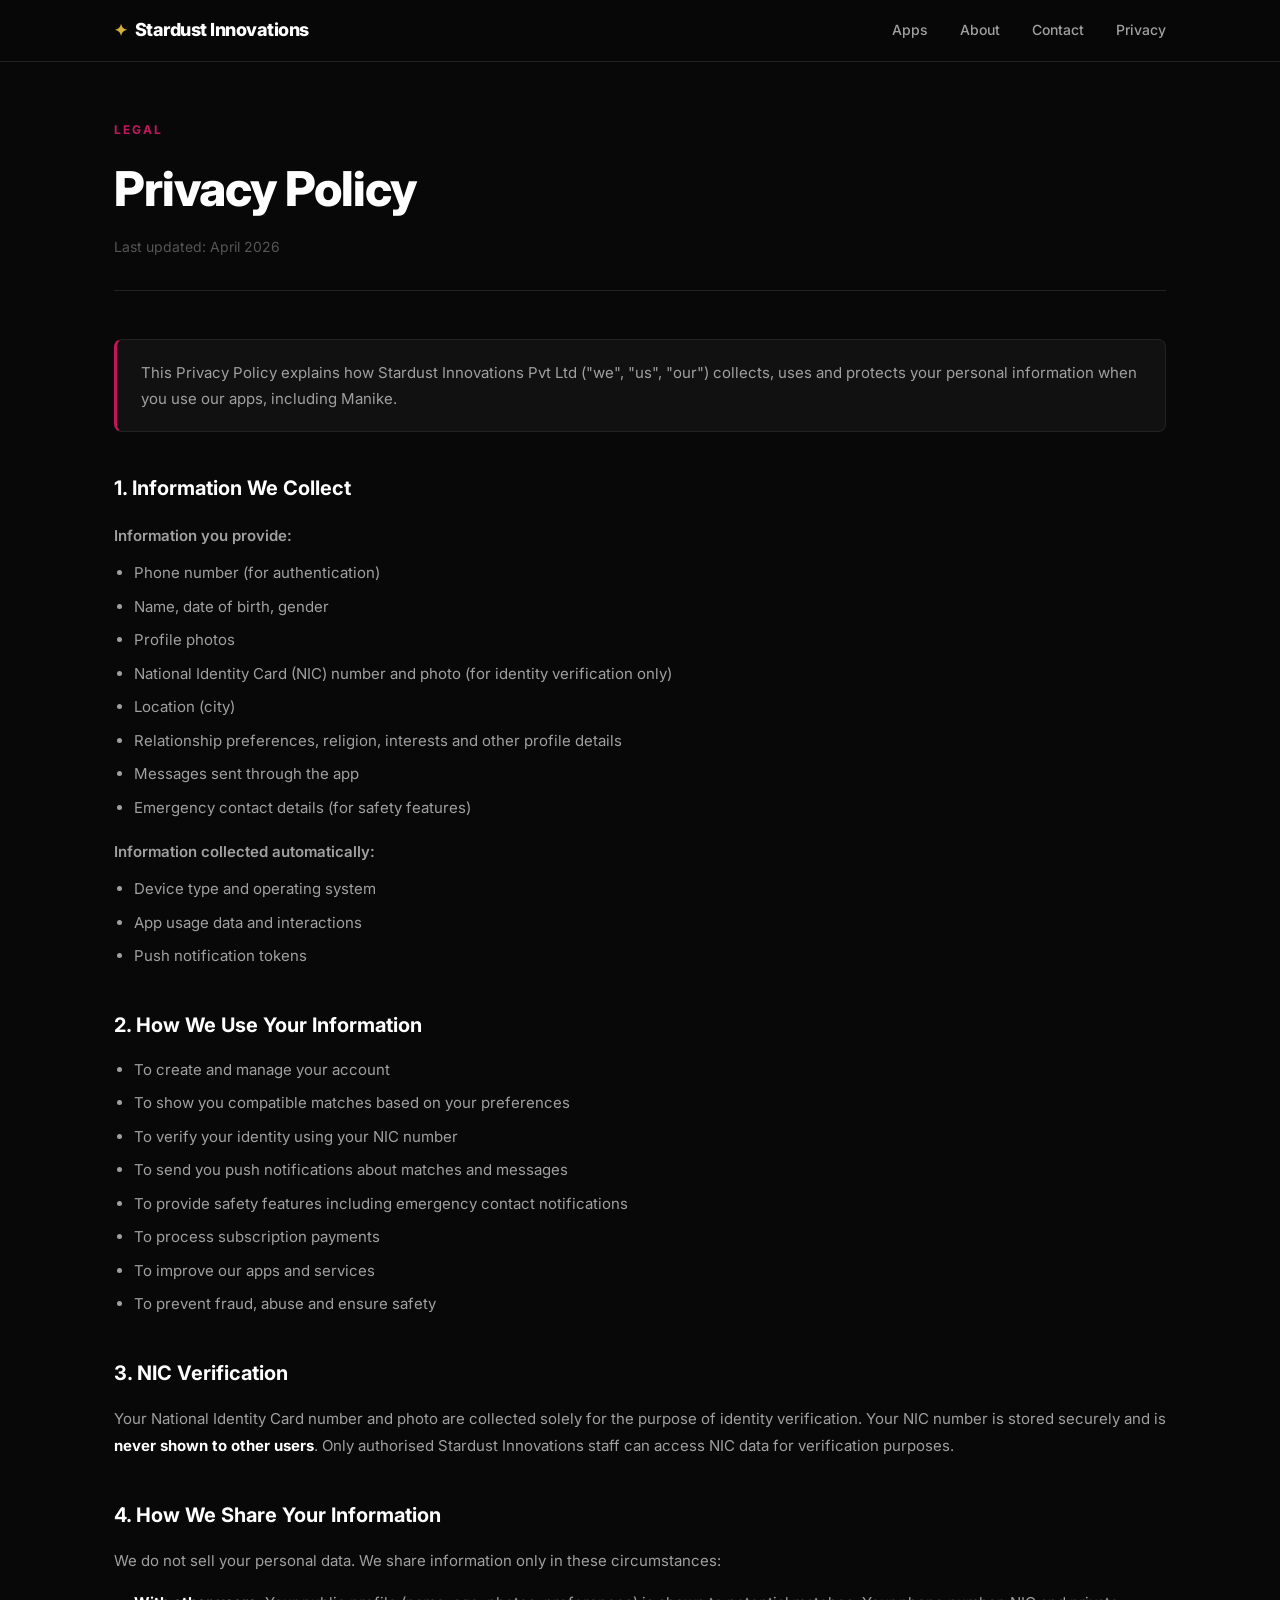
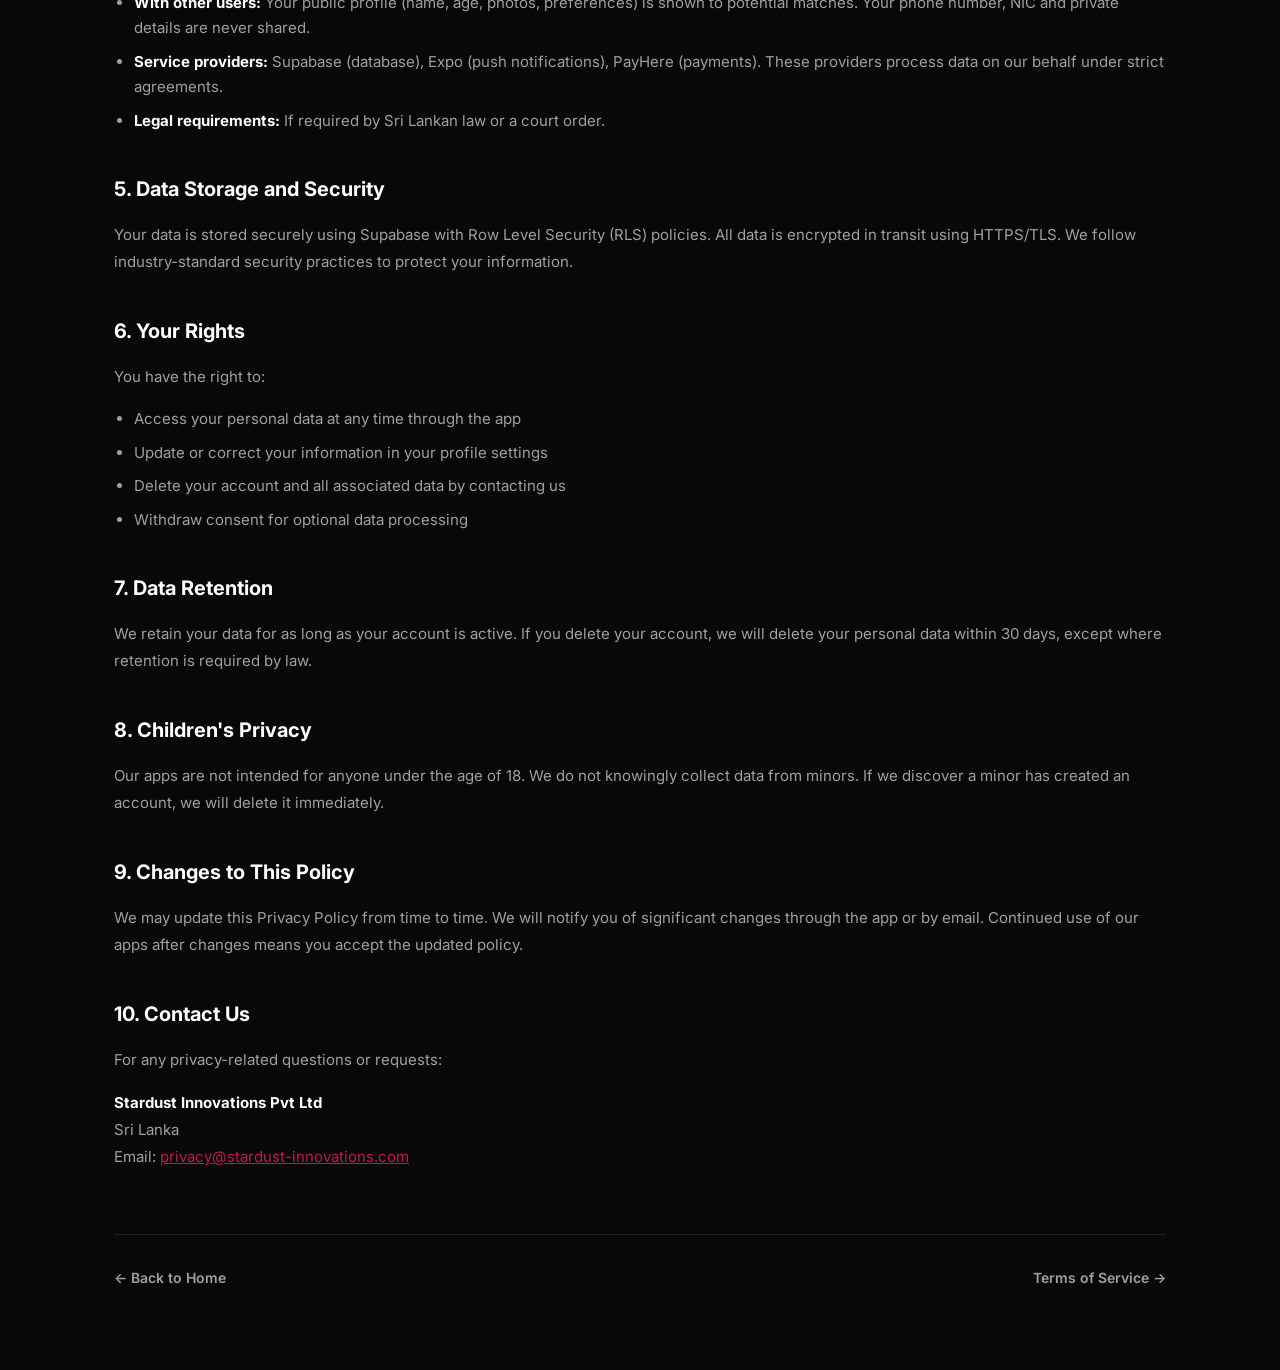
==== privacy.html @ b9cca87a "feat: launch Stardust Innovations website with Privacy Policy and Terms - index.html: company landin" ====
<!DOCTYPE html>
<html lang="en">
<head>
  <meta charset="UTF-8" />
  <meta name="viewport" content="width=device-width, initial-scale=1.0" />
  <title>Privacy Policy — Stardust Innovations</title>
  <link rel="preconnect" href="https://fonts.googleapis.com" />
  <link href="https://fonts.googleapis.com/css2?family=Inter:wght@300;400;500;600;700;800&display=swap" rel="stylesheet" />
  <link rel="stylesheet" href="styles.css" />
  <link rel="stylesheet" href="legal.css" />
</head>
<body>
  <nav class="nav">
    <div class="nav-inner">
      <a href="/" class="nav-logo"><span class="logo-star">✦</span> Stardust Innovations</a>
      <div class="nav-links">
        <a href="/#apps">Apps</a>
        <a href="/#about">About</a>
        <a href="/#contact">Contact</a>
        <a href="privacy.html">Privacy</a>
      </div>
      <button class="nav-menu-btn" onclick="toggleMenu()">☰</button>
    </div>
    <div class="nav-mobile" id="mobileMenu">
      <a href="/#apps">Apps</a>
      <a href="/#about">About</a>
      <a href="/#contact">Contact</a>
      <a href="privacy.html">Privacy</a>
    </div>
  </nav>

  <div class="legal-page">
    <div class="container">
      <div class="legal-header">
        <div class="section-label">Legal</div>
        <h1>Privacy Policy</h1>
        <p class="legal-date">Last updated: April 2026</p>
      </div>

      <div class="legal-content">

        <div class="legal-intro">
          This Privacy Policy explains how Stardust Innovations Pvt Ltd ("we", "us", "our") collects, uses and protects your personal information when you use our apps, including Manike.
        </div>

        <h2>1. Information We Collect</h2>
        <h3>Information you provide:</h3>
        <ul>
          <li>Phone number (for authentication)</li>
          <li>Name, date of birth, gender</li>
          <li>Profile photos</li>
          <li>National Identity Card (NIC) number and photo (for identity verification only)</li>
          <li>Location (city)</li>
          <li>Relationship preferences, religion, interests and other profile details</li>
          <li>Messages sent through the app</li>
          <li>Emergency contact details (for safety features)</li>
        </ul>

        <h3>Information collected automatically:</h3>
        <ul>
          <li>Device type and operating system</li>
          <li>App usage data and interactions</li>
          <li>Push notification tokens</li>
        </ul>

        <h2>2. How We Use Your Information</h2>
        <ul>
          <li>To create and manage your account</li>
          <li>To show you compatible matches based on your preferences</li>
          <li>To verify your identity using your NIC number</li>
          <li>To send you push notifications about matches and messages</li>
          <li>To provide safety features including emergency contact notifications</li>
          <li>To process subscription payments</li>
          <li>To improve our apps and services</li>
          <li>To prevent fraud, abuse and ensure safety</li>
        </ul>

        <h2>3. NIC Verification</h2>
        <p>
          Your National Identity Card number and photo are collected solely for the purpose of identity verification. Your NIC number is stored securely and is <strong>never shown to other users</strong>. Only authorised Stardust Innovations staff can access NIC data for verification purposes.
        </p>

        <h2>4. How We Share Your Information</h2>
        <p>We do not sell your personal data. We share information only in these circumstances:</p>
        <ul>
          <li><strong>With other users:</strong> Your public profile (name, age, photos, preferences) is shown to potential matches. Your phone number, NIC and private details are never shared.</li>
          <li><strong>Service providers:</strong> Supabase (database), Expo (push notifications), PayHere (payments). These providers process data on our behalf under strict agreements.</li>
          <li><strong>Legal requirements:</strong> If required by Sri Lankan law or a court order.</li>
        </ul>

        <h2>5. Data Storage and Security</h2>
        <p>
          Your data is stored securely using Supabase with Row Level Security (RLS) policies. All data is encrypted in transit using HTTPS/TLS. We follow industry-standard security practices to protect your information.
        </p>

        <h2>6. Your Rights</h2>
        <p>You have the right to:</p>
        <ul>
          <li>Access your personal data at any time through the app</li>
          <li>Update or correct your information in your profile settings</li>
          <li>Delete your account and all associated data by contacting us</li>
          <li>Withdraw consent for optional data processing</li>
        </ul>

        <h2>7. Data Retention</h2>
        <p>
          We retain your data for as long as your account is active. If you delete your account, we will delete your personal data within 30 days, except where retention is required by law.
        </p>

        <h2>8. Children's Privacy</h2>
        <p>
          Our apps are not intended for anyone under the age of 18. We do not knowingly collect data from minors. If we discover a minor has created an account, we will delete it immediately.
        </p>

        <h2>9. Changes to This Policy</h2>
        <p>
          We may update this Privacy Policy from time to time. We will notify you of significant changes through the app or by email. Continued use of our apps after changes means you accept the updated policy.
        </p>

        <h2>10. Contact Us</h2>
        <p>For any privacy-related questions or requests:</p>
        <p>
          <strong>Stardust Innovations Pvt Ltd</strong><br />
          Sri Lanka<br />
          Email: <a href="mailto:privacy@stardust-innovations.com">privacy@stardust-innovations.com</a>
        </p>

      </div>

      <div class="legal-footer">
        <a href="/">← Back to Home</a>
        <a href="terms.html">Terms of Service →</a>
      </div>
    </div>
  </div>

  <script src="app.js"></script>
</body>
</html>
---- styles.css ----
/* ── Reset & Base ─────────────────────────────────────────────────────────── */
*, *::before, *::after { box-sizing: border-box; margin: 0; padding: 0; }

:root {
  --bg: #080808;
  --bg-dark: #040404;
  --surface: #111111;
  --surface-light: #1a1a1a;
  --border: #222222;
  --primary: #C2185B;
  --primary-light: #e91e8c;
  --gold: #D4AF37;
  --gold-light: #F5D76E;
  --text: #ffffff;
  --text-secondary: #a0a0a0;
  --text-muted: #555555;
  --radius: 16px;
  --radius-sm: 8px;
  --radius-full: 9999px;
}

html { scroll-behavior: smooth; }

body {
  font-family: 'Inter', -apple-system, sans-serif;
  background: var(--bg);
  color: var(--text);
  line-height: 1.6;
  overflow-x: hidden;
}

.container {
  max-width: 1100px;
  margin: 0 auto;
  padding: 0 24px;
}

a { color: inherit; text-decoration: none; }
strong { color: var(--text); }

/* ── Navigation ───────────────────────────────────────────────────────────── */
.nav {
  position: fixed; top: 0; left: 0; right: 0; z-index: 100;
  background: rgba(8,8,8,0.85);
  backdrop-filter: blur(20px);
  border-bottom: 1px solid var(--border);
}

.nav-inner {
  display: flex; align-items: center; justify-content: space-between;
  max-width: 1100px; margin: 0 auto;
  padding: 16px 24px;
}

.nav-logo {
  font-size: 18px; font-weight: 800; letter-spacing: -0.5px;
  display: flex; align-items: center; gap: 8px;
}

.logo-star { color: var(--gold); font-size: 16px; }

.nav-links {
  display: flex; gap: 32px;
  font-size: 14px; font-weight: 500; color: var(--text-secondary);
}

.nav-links a:hover { color: var(--text); transition: color 0.2s; }

.nav-menu-btn {
  display: none; background: none; border: none;
  color: var(--text); font-size: 20px; cursor: pointer;
}

.nav-mobile {
  display: none; flex-direction: column; gap: 0;
  border-top: 1px solid var(--border);
  padding: 8px 24px 16px;
}

.nav-mobile a {
  padding: 12px 0; font-size: 15px; font-weight: 500;
  color: var(--text-secondary); border-bottom: 1px solid var(--border);
}

.nav-mobile.open { display: flex; }

/* ── Hero ─────────────────────────────────────────────────────────────────── */
.hero {
  position: relative; min-height: 100vh;
  display: flex; align-items: center;
  padding: 120px 0 80px; overflow: hidden;
}

.hero-bg {
  position: absolute; inset: 0;
  background: radial-gradient(ellipse at 50% 0%, rgba(194,24,91,0.15) 0%, transparent 60%),
              radial-gradient(ellipse at 80% 80%, rgba(212,175,55,0.08) 0%, transparent 50%);
}

.hero-stars {
  position: absolute; inset: 0; pointer-events: none;
}

.star {
  position: absolute; width: 2px; height: 2px;
  background: #fff; border-radius: 50%;
  animation: twinkle var(--duration) ease-in-out infinite;
  opacity: 0;
}

@keyframes twinkle {
  0%, 100% { opacity: 0; }
  50% { opacity: var(--opacity); }
}

.hero .container { position: relative; z-index: 1; }

.hero-badge {
  display: inline-flex; align-items: center; gap: 8px;
  background: var(--surface); border: 1px solid var(--border);
  border-radius: var(--radius-full);
  padding: 6px 16px; font-size: 13px; font-weight: 600;
  color: var(--text-secondary); margin-bottom: 32px;
}

.hero-title {
  font-size: clamp(48px, 8vw, 88px);
  font-weight: 900; line-height: 1.05;
  letter-spacing: -2px; margin-bottom: 24px;
}

.gradient-text {
  background: linear-gradient(135deg, var(--primary), var(--gold));
  -webkit-background-clip: text; -webkit-text-fill-color: transparent;
  background-clip: text;
}

.hero-sub {
  font-size: 18px; color: var(--text-secondary);
  max-width: 560px; line-height: 1.7; margin-bottom: 40px;
}

.hero-btns { display: flex; gap: 16px; flex-wrap: wrap; }

.btn-primary {
  background: var(--primary); color: #fff;
  padding: 14px 32px; border-radius: var(--radius-full);
  font-size: 15px; font-weight: 700;
  transition: transform 0.2s, box-shadow 0.2s;
}

.btn-primary:hover {
  transform: translateY(-2px);
  box-shadow: 0 8px 24px rgba(194,24,91,0.4);
}

.btn-secondary {
  border: 1.5px solid var(--border); color: var(--text-secondary);
  padding: 14px 32px; border-radius: var(--radius-full);
  font-size: 15px; font-weight: 600;
  transition: border-color 0.2s, color 0.2s;
}

.btn-secondary:hover { border-color: var(--text-secondary); color: var(--text); }

/* ── Sections ─────────────────────────────────────────────────────────────── */
.section { padding: 100px 0; }
.section-dark { background: var(--bg-dark); }

.section-label {
  font-size: 12px; font-weight: 700; letter-spacing: 2px;
  text-transform: uppercase; color: var(--primary);
  margin-bottom: 12px;
}

.section-title {
  font-size: clamp(32px, 5vw, 48px);
  font-weight: 800; letter-spacing: -1px;
  margin-bottom: 16px;
}

.section-sub {
  font-size: 16px; color: var(--text-secondary);
  max-width: 560px; line-height: 1.7; margin-bottom: 56px;
}

/* ── Apps ─────────────────────────────────────────────────────────────────── */
.apps-grid {
  display: grid; grid-template-columns: 1fr 1fr;
  gap: 24px;
}

.app-card {
  background: var(--surface);
  border: 1px solid var(--border);
  border-radius: var(--radius);
  padding: 32px; position: relative;
  overflow: hidden;
  transition: transform 0.3s, box-shadow 0.3s;
}

.app-card:hover {
  transform: translateY(-4px);
  box-shadow: 0 20px 48px rgba(0,0,0,0.4);
}

.app-card.featured { border-color: var(--primary); }
.app-card.upcoming { opacity: 0.6; }

.app-card-badge {
  position: absolute; top: 16px; right: 16px;
  background: var(--primary); color: #fff;
  font-size: 10px; font-weight: 800; letter-spacing: 1px;
  text-transform: uppercase;
  padding: 4px 12px; border-radius: var(--radius-full);
}

.upcoming-badge { background: var(--surface-light); color: var(--text-muted); }

.app-icon {
  width: 72px; height: 72px; border-radius: 18px;
  overflow: hidden; margin-bottom: 20px;
  display: flex; align-items: center; justify-content: center;
}

.manike-icon { background: #0D0D0D; border: 1px solid var(--border); }
.manike-icon img { width: 100%; height: 100%; object-fit: cover; }
.app-icon-fallback { font-size: 32px; font-weight: 900; color: var(--primary); }

.upcoming-icon {
  background: var(--surface-light);
  font-size: 28px; color: var(--gold);
}

.app-name { font-size: 24px; font-weight: 800; margin-bottom: 4px; }
.app-tagline { font-size: 13px; color: var(--primary); font-weight: 600; margin-bottom: 12px; }
.app-desc { font-size: 14px; color: var(--text-secondary); line-height: 1.7; margin-bottom: 20px; }

.app-tags { display: flex; flex-wrap: wrap; gap: 8px; margin-bottom: 24px; }
.tag {
  background: var(--surface-light);
  border: 1px solid var(--border);
  border-radius: var(--radius-full);
  padding: 4px 12px; font-size: 12px; color: var(--text-secondary);
}

.app-store-btns { display: flex; gap: 12px; flex-wrap: wrap; }

.store-btn {
  display: flex; align-items: center; gap: 10px;
  background: var(--surface-light);
  border: 1px solid var(--border);
  border-radius: var(--radius-sm);
  padding: 10px 16px;
  transition: border-color 0.2s;
}

.store-btn:hover { border-color: var(--text-secondary); }

.store-icon { font-size: 20px; }
.store-btn span:last-child { display: flex; flex-direction: column; font-size: 14px; font-weight: 700; }
.store-btn small { font-size: 10px; font-weight: 400; color: var(--text-muted); }

/* ── About ────────────────────────────────────────────────────────────────── */
.about-grid {
  display: grid; grid-template-columns: 1fr 1fr;
  gap: 64px; align-items: start;
}

.about-text p {
  color: var(--text-secondary); line-height: 1.8;
  margin-bottom: 20px; font-size: 16px;
}

.values-grid {
  display: grid; grid-template-columns: 1fr 1fr;
  gap: 16px;
}

.value-card {
  background: var(--surface);
  border: 1px solid var(--border);
  border-radius: var(--radius);
  padding: 24px;
}

.value-icon { font-size: 28px; margin-bottom: 12px; }
.value-card h4 { font-size: 15px; font-weight: 700; margin-bottom: 8px; }
.value-card p { font-size: 13px; color: var(--text-secondary); line-height: 1.6; }

/* ── Contact ──────────────────────────────────────────────────────────────── */
.contact-grid {
  display: grid; grid-template-columns: repeat(3, 1fr);
  gap: 24px; margin-bottom: 48px;
}

.contact-card {
  background: var(--surface);
  border: 1px solid var(--border);
  border-radius: var(--radius);
  padding: 32px; text-align: center;
  transition: border-color 0.2s;
}

.contact-card:hover { border-color: var(--primary); }

.contact-icon { font-size: 32px; margin-bottom: 16px; }
.contact-card h4 { font-size: 15px; font-weight: 700; margin-bottom: 8px; }
.contact-card a { font-size: 13px; color: var(--primary); word-break: break-all; }

.legal-links {
  text-align: center; font-size: 14px;
  color: var(--text-muted); display: flex;
  align-items: center; justify-content: center; gap: 16px;
}

.legal-links a { color: var(--text-secondary); }
.legal-links a:hover { color: var(--text); }

/* ── Footer ───────────────────────────────────────────────────────────────── */
.footer {
  border-top: 1px solid var(--border);
  padding: 32px 0;
}

.footer-inner {
  display: flex; align-items: center; justify-content: space-between;
  flex-wrap: wrap; gap: 16px;
}

.footer-brand { font-size: 15px; font-weight: 700; display: flex; align-items: center; gap: 8px; }
.footer-copy { font-size: 13px; color: var(--text-muted); }

/* ── Responsive ───────────────────────────────────────────────────────────── */
@media (max-width: 768px) {
  .nav-links { display: none; }
  .nav-menu-btn { display: block; }

  .hero { padding: 100px 0 60px; min-height: auto; }
  .hero-title { letter-spacing: -1px; }
  .hero-sub { font-size: 16px; }

  .apps-grid { grid-template-columns: 1fr; }
  .about-grid { grid-template-columns: 1fr; gap: 40px; }
  .values-grid { grid-template-columns: 1fr 1fr; }
  .contact-grid { grid-template-columns: 1fr; }

  .footer-inner { flex-direction: column; text-align: center; }
}

@media (max-width: 480px) {
  .values-grid { grid-template-columns: 1fr; }
  .hero-btns { flex-direction: column; }
  .btn-primary, .btn-secondary { text-align: center; }
}
---- legal.css ----
.legal-page {
  padding: 120px 0 80px;
  min-height: 100vh;
}

.legal-header {
  margin-bottom: 48px;
  padding-bottom: 32px;
  border-bottom: 1px solid var(--border);
}

.legal-header h1 {
  font-size: clamp(32px, 5vw, 48px);
  font-weight: 800;
  letter-spacing: -1px;
  margin-bottom: 8px;
}

.legal-date {
  font-size: 14px;
  color: var(--text-muted);
}

.legal-intro {
  background: var(--surface);
  border: 1px solid var(--border);
  border-left: 3px solid var(--primary);
  border-radius: var(--radius-sm);
  padding: 20px 24px;
  font-size: 15px;
  color: var(--text-secondary);
  line-height: 1.7;
  margin-bottom: 40px;
}

.legal-content h2 {
  font-size: 20px;
  font-weight: 700;
  margin-top: 40px;
  margin-bottom: 16px;
  color: var(--text);
}

.legal-content h3 {
  font-size: 15px;
  font-weight: 600;
  margin-top: 20px;
  margin-bottom: 12px;
  color: var(--text-secondary);
}

.legal-content p {
  font-size: 15px;
  color: var(--text-secondary);
  line-height: 1.8;
  margin-bottom: 16px;
}

.legal-content ul {
  margin: 0 0 20px 20px;
  display: flex;
  flex-direction: column;
  gap: 8px;
}

.legal-content ul li {
  font-size: 15px;
  color: var(--text-secondary);
  line-height: 1.7;
}

.legal-content a {
  color: var(--primary);
  text-decoration: underline;
}

.legal-footer {
  display: flex;
  justify-content: space-between;
  align-items: center;
  margin-top: 64px;
  padding-top: 32px;
  border-top: 1px solid var(--border);
  font-size: 14px;
  font-weight: 600;
  color: var(--text-secondary);
}

.legal-footer a:hover { color: var(--text); }
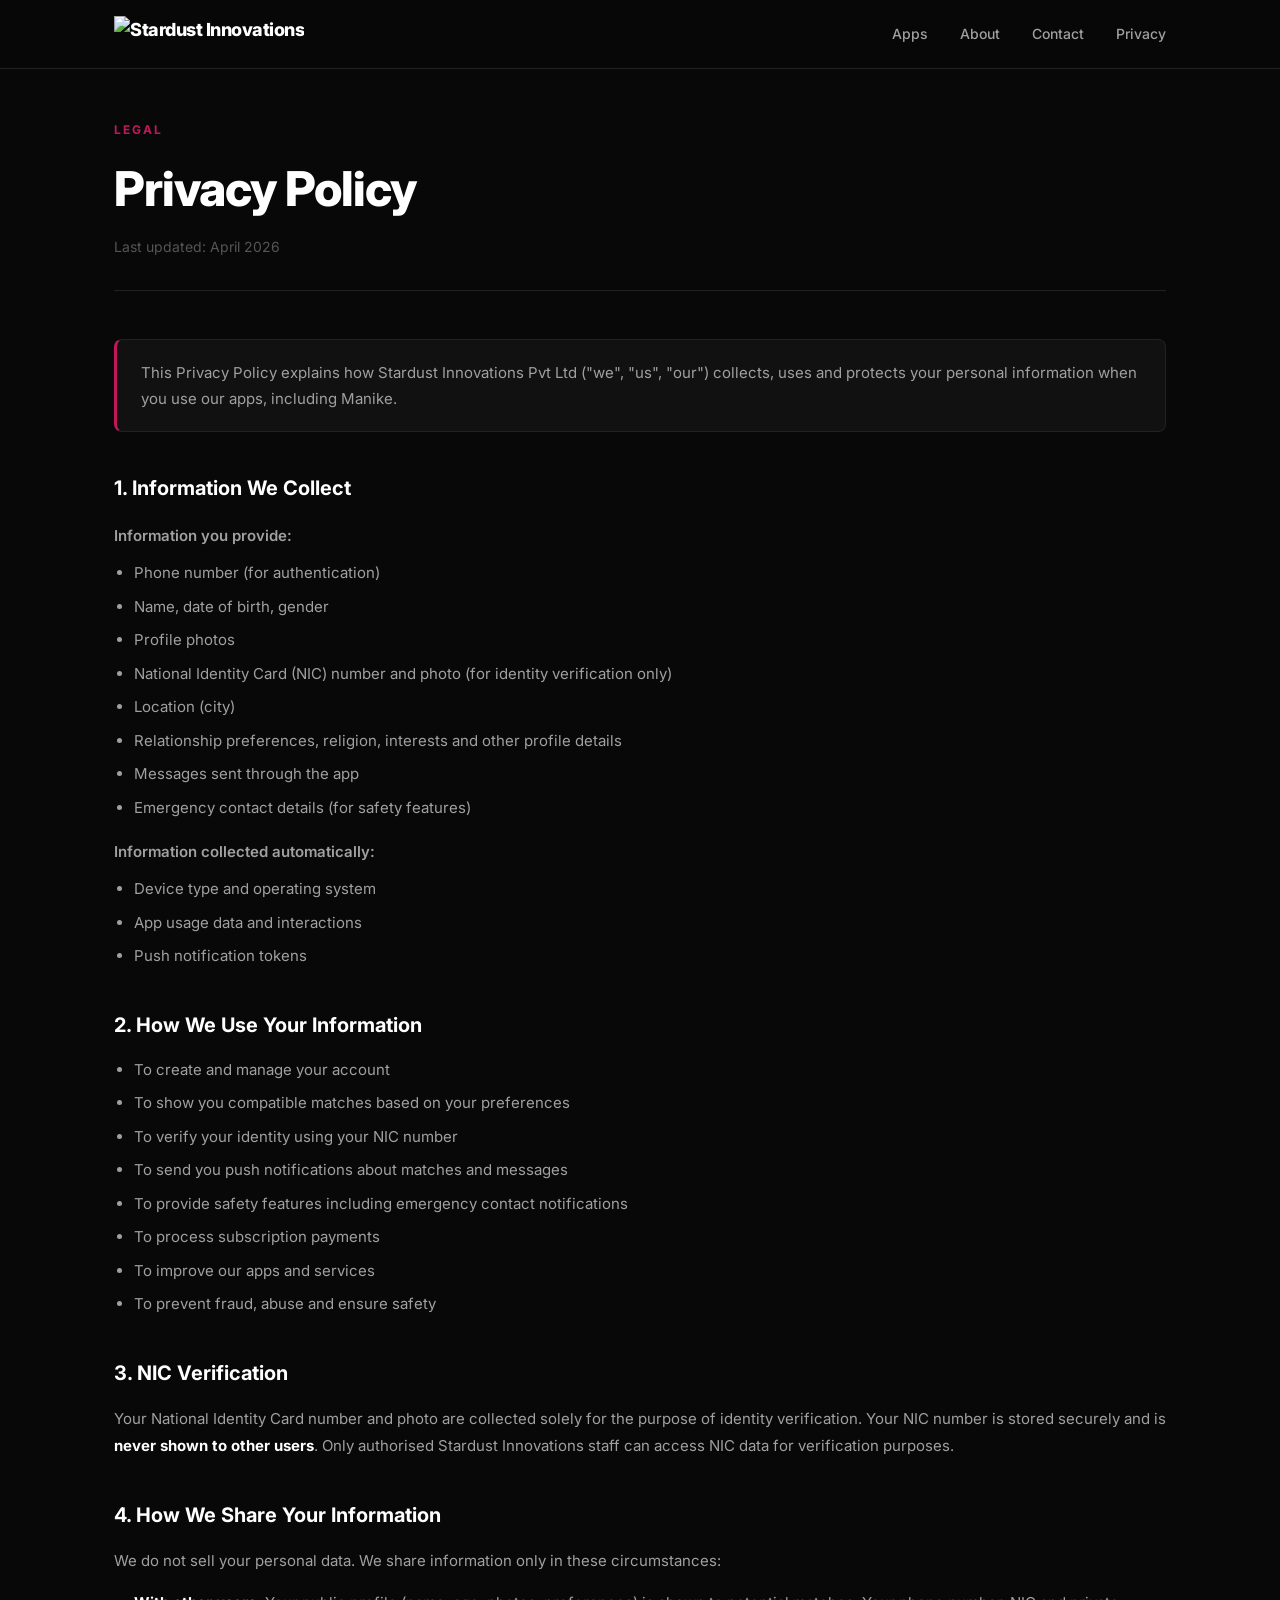
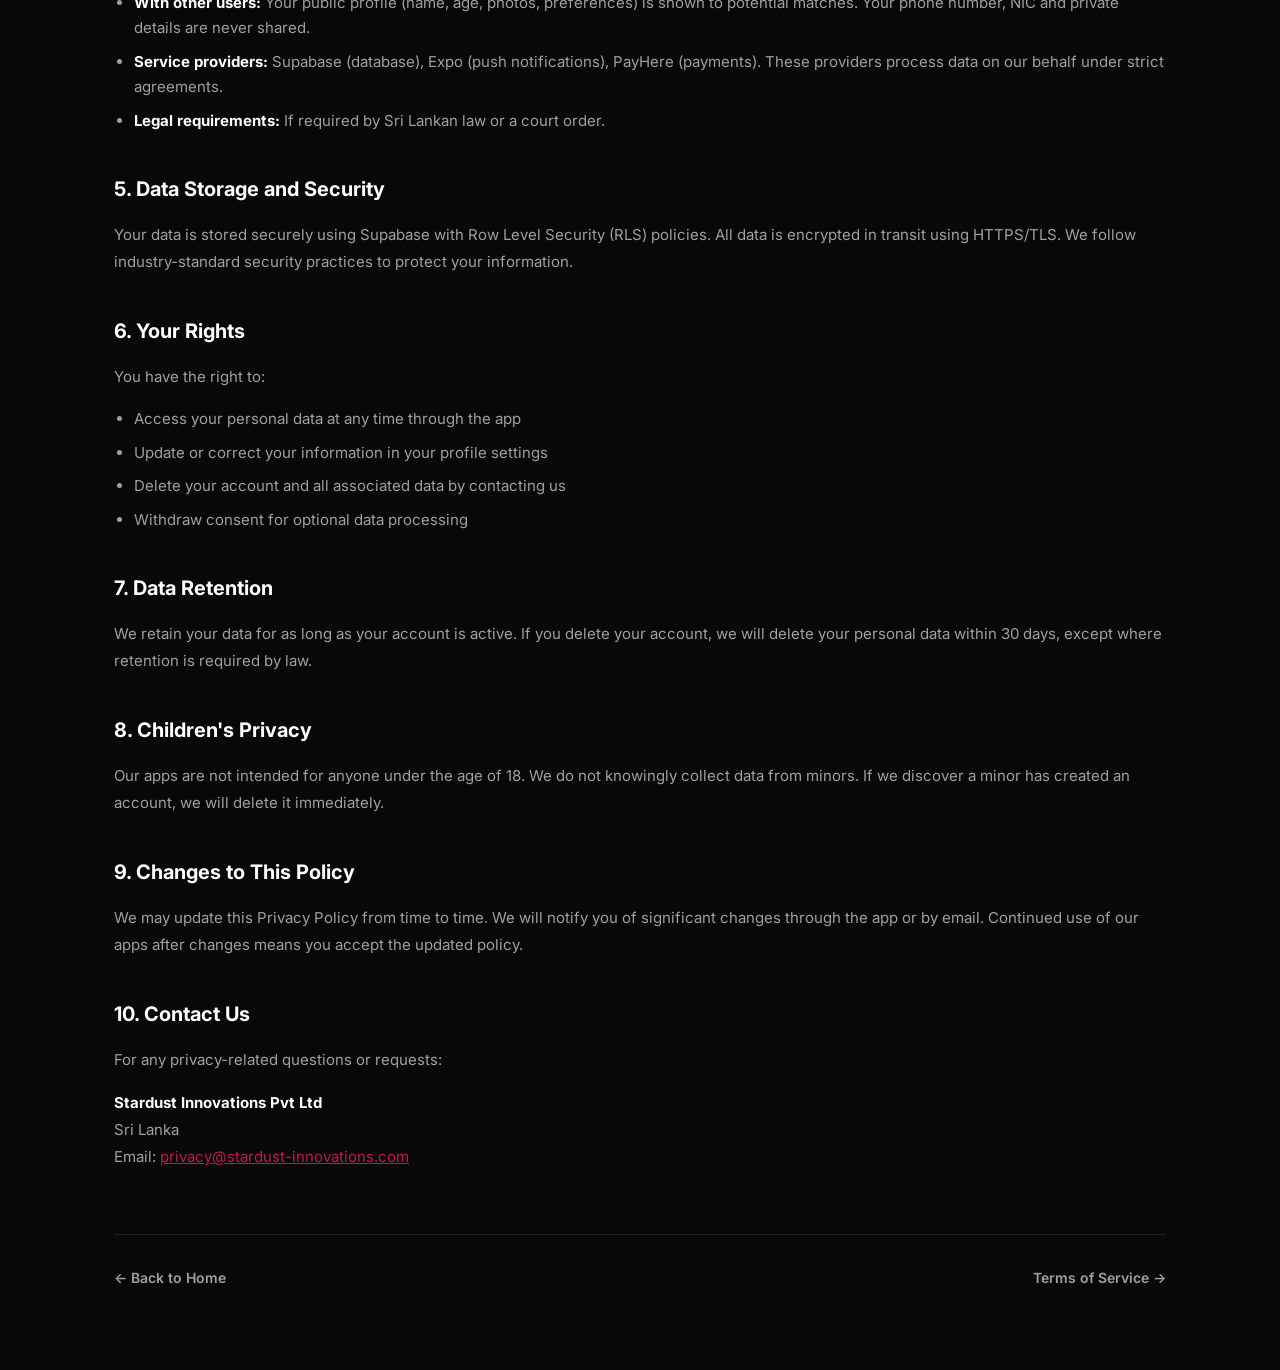
==== commit eba57629: "feat: add CNAME for custom domain and integrate brand logo Co-Authored-By: Claude Sonnet 4.6 <norepl" ====
--- a/privacy.html
+++ b/privacy.html
@@ -12,7 +12,7 @@
 <body>
   <nav class="nav">
     <div class="nav-inner">
-      <a href="/" class="nav-logo"><span class="logo-star">✦</span> Stardust Innovations</a>
+      <a href="/" class="nav-logo"><img src="logo.png" alt="Stardust Innovations" class="nav-logo-img" /></a>
       <div class="nav-links">
         <a href="/#apps">Apps</a>
         <a href="/#about">About</a>
--- a/styles.css
+++ b/styles.css
@@ -59,6 +59,21 @@
 
 .logo-star { color: var(--gold); font-size: 16px; }
 
+.nav-logo-img {
+  height: 36px;
+  width: auto;
+  display: block;
+  object-fit: contain;
+}
+
+.footer-logo-img {
+  height: 48px;
+  width: auto;
+  display: block;
+  object-fit: contain;
+  opacity: 0.9;
+}
+
 .nav-links {
   display: flex; gap: 32px;
   font-size: 14px; font-weight: 500; color: var(--text-secondary);
